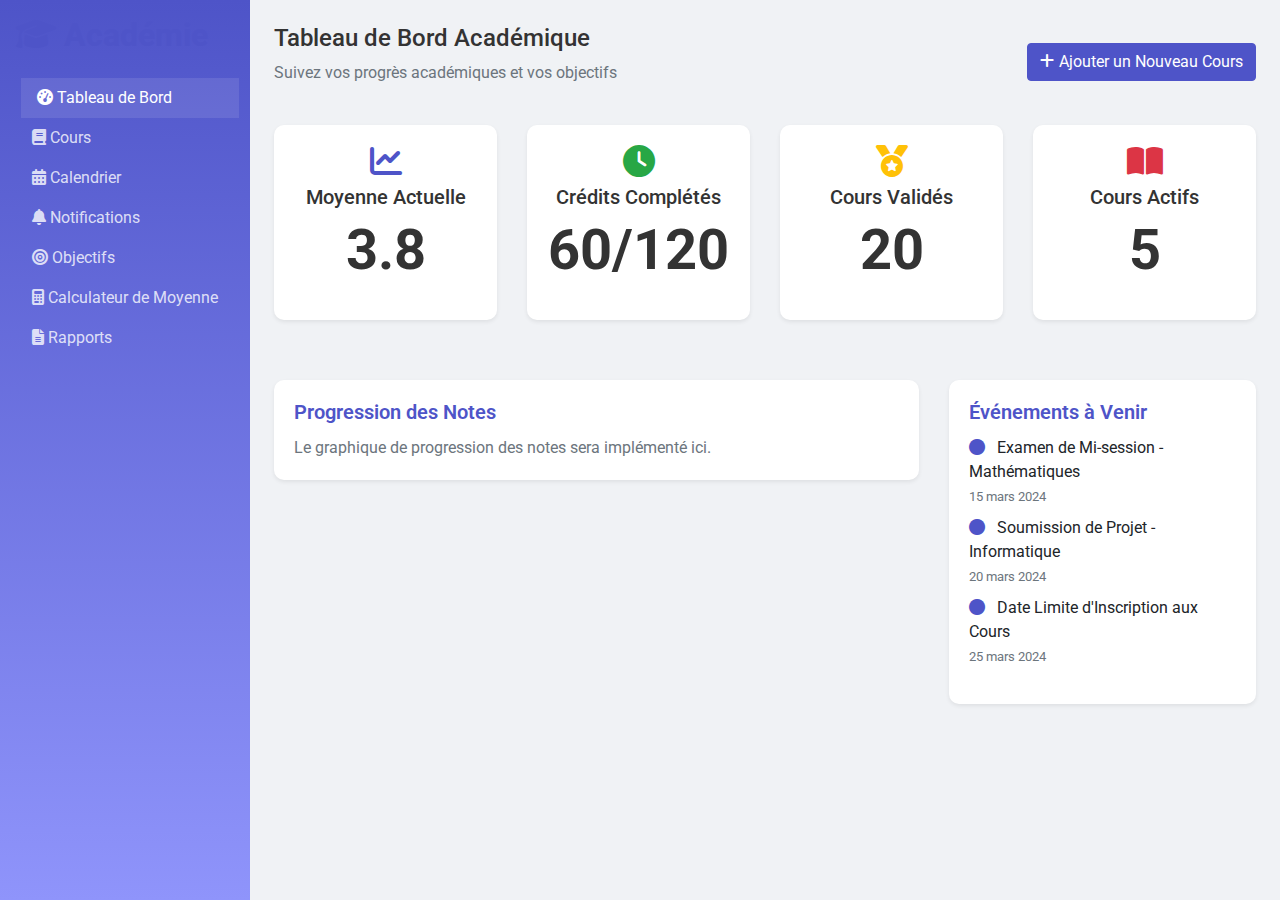
==== pages/Tableau_de_bord.html @ e456d873 "Création des pages de l'application" ====
<!DOCTYPE html>
<html lang="fr">
<head>
    <meta charset="UTF-8">
    <meta name="viewport" content="width=device-width, initial-scale=1.0">
    <title>Tableau de Bord Académique</title>
    <link rel="stylesheet" href="https://cdnjs.cloudflare.com/ajax/libs/font-awesome/6.5.0/css/all.min.css">
    <link rel="stylesheet" href="https://stackpath.bootstrapcdn.com/bootstrap/4.5.2/css/bootstrap.min.css">
    <link rel="stylesheet" href="../css/styles.css">
</head>
<body>
<div class="d-flex">
    <!-- Sidebar -->
    <div class="sidebar bg-light p-3">
        <h2 class="text-primary mb-4"><i class="fas fa-graduation-cap"></i> Académie</h2>
        <ul class="nav flex-column">
            <li class="nav-item"><a href="#" class="nav-link active"><i class="fas fa-tachometer-alt"></i> Tableau de Bord</a></li>
            <li class="nav-item"><a href="Cours.html" class="nav-link"><i class="fas fa-book"></i> Cours</a></li>
            <li class="nav-item"><a href="Calendrier.html" class="nav-link"><i class="fas fa-calendar-alt"></i> Calendrier</a></li>
            <li class="nav-item"><a href="Notifications.html" class="nav-link"><i class="fas fa-bell"></i> Notifications</a></li>
            <li class="nav-item"><a href="Objectifs.html" class="nav-link"><i class="fas fa-bullseye"></i> Objectifs</a></li>
            <li class="nav-item"><a href="Calculateur_moyenne.html" class="nav-link"><i class="fas fa-calculator"></i> Calculateur de Moyenne</a></li>
            <li class="nav-item"><a href="Rapports.html" class="nav-link"><i class="fas fa-file-alt"></i> Rapports</a></li>
        </ul>
    </div>

    <!-- Contenu Principal -->
    <div class="main-content p-4 flex-grow-1">
        <header class="d-flex justify-content-between align-items-center mb-4">
            <div>
                <h1 class="h4">Tableau de Bord Académique</h1>
                <p class="text-muted">Suivez vos progrès académiques et vos objectifs</p>
            </div>
            <button class="btn btn-primary"><i class="fas fa-plus"></i> Ajouter un Nouveau Cours</button>
        </header>

        <!-- Cartes Statistiques -->
        <div class="row mb-4">
            <div class="col-md-3 mb-3">
                <div class="card text-center shadow-sm">
                    <div class="card-body">
                        <i class="fas fa-chart-line fa-2x mb-2 text-primary"></i>
                        <h5>Moyenne Actuelle</h5>
                        <p class="display-4">3.8</p>
                    </div>
                </div>
            </div>
            <div class="col-md-3 mb-3">
                <div class="card text-center shadow-sm">
                    <div class="card-body">
                        <i class="fas fa-clock fa-2x mb-2 text-success"></i>
                        <h5>Crédits Complétés</h5>
                        <p class="display-4">60/120</p>
                    </div>
                </div>
            </div>
            <div class="col-md-3 mb-3">
                <div class="card text-center shadow-sm">
                    <div class="card-body">
                        <i class="fas fa-medal fa-2x mb-2 text-warning"></i>
                        <h5>Cours Validés</h5>
                        <p class="display-4">20</p>
                    </div>
                </div>
            </div>
            <div class="col-md-3 mb-3">
                <div class="card text-center shadow-sm">
                    <div class="card-body">
                        <i class="fas fa-book-open fa-2x mb-2 text-danger"></i>
                        <h5>Cours Actifs</h5>
                        <p class="display-4">5</p>
                    </div>
                </div>
            </div>
        </div>

        <!-- Progression des Notes et Événements à Venir -->
        <div class="row">
            <div class="col-md-8 mb-3">
                <div class="card shadow-sm">
                    <div class="card-body">
                        <h5 class="card-title">Progression des Notes</h5>
                        <p class="card-text text-muted">Le graphique de progression des notes sera implémenté ici.</p>
                    </div>
                </div>
            </div>
            <div class="col-md-4 mb-3">
                <div class="card shadow-sm">
                    <div class="card-body">
                        <h5 class="card-title">Événements à Venir</h5>
                        <ul class="list-unstyled">
                            <li class="mb-2"><i class="fas fa-circle text-primary mr-2"></i> Examen de Mi-session - Mathématiques<br><small class='text-muted'>15 mars 2024</small></li>
                            <li class='mb-2'><i	class='fas fa-circle text-primary mr-2'></i> Soumission de Projet - Informatique<br><small	class='text-muted'>20 mars	2024</small></li>
                            <li	class='mb-2'><i	class='fas fa-circle text-primary mr-2'></i> Date Limite d'Inscription aux Cours<br><small	class='text-muted'>25 mars	2024</small></li>
                        </ul>
                    </div>
                </div>
            </div>
        </div>
    </div>
</div>

<!-- Bibliothèques JS -->
<script src='https://code.jquery.com/jquery-3.5.1.slim.min.js'></script>
<script src='https://cdn.jsdelivr.net/npm/@popperjs/core@2.5.2/dist/umd/popper.min.js'></script>
<script src='https://stackpath.bootstrapcdn.com/bootstrap/4.5.2/js/bootstrap.min.js'></script>

<!-- Ajout de la police Roboto -->
<link href='https://fonts.googleapis.com/css2?family=Roboto:wght@400;700&display=swap' rel='stylesheet'>
---- css/styles.css ----
body {
    font-family: 'Roboto', sans-serif;
    background-color: #f0f2f5;
}

/* Sidebar */
.sidebar {
    min-height: 100vh;
    background: linear-gradient(to bottom, #4e54c8, #8f94fb);
    color: #fff;
    transition: all 0.3s ease;
}

.sidebar h2 {
    color: #fff;
    font-weight: 700;
}

.sidebar .nav-link {
    color: rgba(255, 255, 255, 0.8);
    transition: all 0.3s ease;
}

.sidebar .nav-link:hover, .sidebar .nav-link.active {
    color: #fff;
    background-color: rgba(255, 255, 255, 0.1);
    transform: translateX(5px);
}

/* Main Content */
.main-content {
    background-color: #f0f2f5;
}

/* Cards */
.card {
    border: none;
    border-radius: 10px;
    transition: all 0.3s ease;
    margin-bottom: 20px;
}

.card:hover {
    transform: translateY(-5px);
    box-shadow: 0 10px 20px rgba(0, 0, 0, 0.1);
}

.card-title {
    color: #4e54c8;
    font-weight: 600;
}

/* Buttons */
.btn-primary {
    background-color: #4e54c8;
    border-color: #4e54c8;
    transition: all 0.3s ease;
}

.btn-primary:hover {
    background-color: #3a3f9e;
    border-color: #3a3f9e;
    transform: translateY(-2px);
}

.btn-outline-primary {
    color: #4e54c8;
    border-color: #4e54c8;
}

.btn-outline-primary:hover {
    background-color: #4e54c8;
    color: #fff;
}

/* Text Colors */
.text-primary { color: #4e54c8 !important; }
.text-success { color: #28a745 !important; }
.text-warning { color: #ffc107 !important; }
.text-danger { color: #dc3545 !important; }

/* Typography */
.display-4 {
    font-weight: 700;
    color: #333;
}

h1, h2, h3, h4, h5, h6 {
    color: #333;
}

/* Lists */
.list-group-item {
    border: none;
    background-color: #fff;
    margin-bottom: 10px;
    border-radius: 5px;
    transition: all 0.3s ease;
}

.list-group-item:hover {
    transform: translateY(-3px);
    box-shadow: 0 5px 15px rgba(0, 0, 0, 0.1);
}

/* Forms */
.form-control {
    border: 1px solid #ced4da;
    border-radius: 5px;
    transition: all 0.3s ease;
}

.form-control:focus {
    border-color: #4e54c8;
    box-shadow: 0 0 0 0.2rem rgba(78, 84, 200, 0.25);
}

/* Progress Bars */
.progress {
    height: 10px;
    border-radius: 5px;
    background-color: #e9ecef;
}

.progress-bar {
    background-color: #4e54c8;
}

/* Badges */
.badge {
    font-weight: 500;
    padding: 5px 10px;
    border-radius: 20px;
}

.badge-success {
    background-color: #28a745;
}

.badge-warning {
    background-color: #ffc107;
    color: #212529;
}

/* Modals */
.modal-content {
    border: none;
    border-radius: 10px;
}

.modal-header {
    background-color: #4e54c8;
    color: #fff;
    border-top-left-radius: 10px;
    border-top-right-radius: 10px;
}

.modal-title {
    color: #fff;
}

/* Custom Range Input */
.custom-range::-webkit-slider-thumb {
    background: #4e54c8;
}

.custom-range::-moz-range-thumb {
    background: #4e54c8;
}

.custom-range::-ms-thumb {
    background: #4e54c8;
}

/* Calendar (pour l'interface Calendrier) */
.fc-button-primary {
    background-color: #4e54c8 !important;
    border-color: #4e54c8 !important;
}

.fc-event {
    background-color: #4e54c8;
    border: 1px solid #3a3f9e;
}

/* Responsive Design */
@media (max-width: 768px) {
    .sidebar {
        min-height: auto;
    }
    
    .card {
        margin-bottom: 15px;
    }
}

/* Animations */
@keyframes fadeIn {
    from { opacity: 0; }
    to { opacity: 1; }
}

.fade-in {
    animation: fadeIn 0.5s ease-in;
}
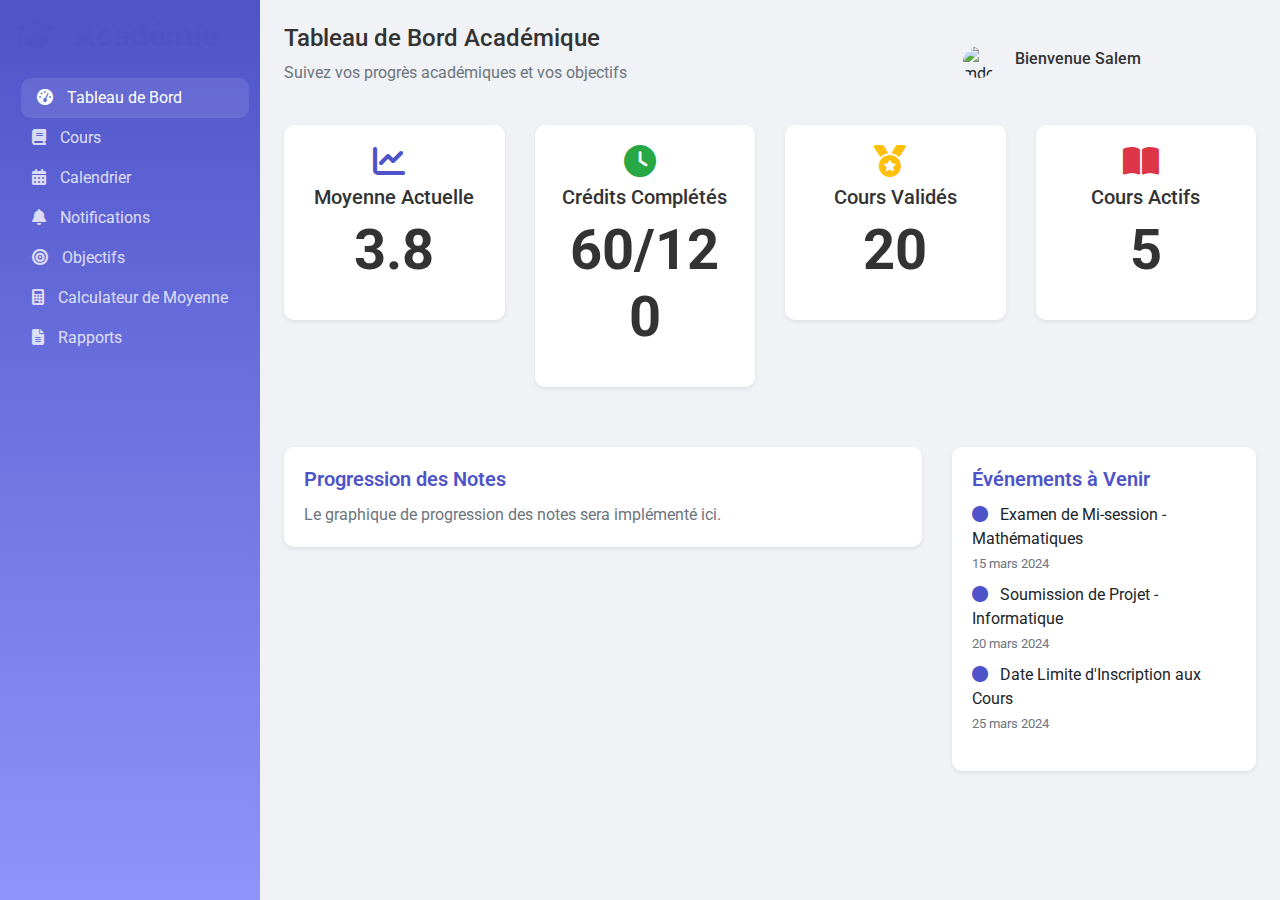
==== commit 892d2942: "Authentification" ====
--- a/pages/Tableau_de_bord.html
+++ b/pages/Tableau_de_bord.html
@@ -31,7 +31,14 @@
                 <h1 class="h4">Tableau de Bord Académique</h1>
                 <p class="text-muted">Suivez vos progrès académiques et vos objectifs</p>
             </div>
-            <button class="btn btn-primary"><i class="fas fa-plus"></i> Ajouter un Nouveau Cours</button>
+             
+            <div class="user_name dropdown text-end">
+                <img src="https://github.com/mdo.png" alt="mdo" width="32" height="32" class="rounded-circle">
+                <h6>Bienvenue Salem</h6>
+                
+            </div>
+                  
+            
         </header>
 
         <!-- Cartes Statistiques -->
--- a/css/styles.css
+++ b/css/styles.css
@@ -25,6 +25,7 @@
     color: #fff;
     background-color: rgba(255, 255, 255, 0.1);
     transform: translateX(5px);
+    border-radius: 10px;
 }
 
 /* Main Content */
@@ -202,4 +203,23 @@
 
 .fade-in {
     animation: fadeIn 0.5s ease-in;
+}
+
+
+
+/*Tableau de bord */
+.fas {
+    margin-right: 10px;
+}
+
+.user_name {
+    display: flex;
+
+    align-items: center;
+    padding: 15px ;
+    margin-right: 100px;
+}
+
+.user_name h6 {
+ margin-left: 20px;
 }